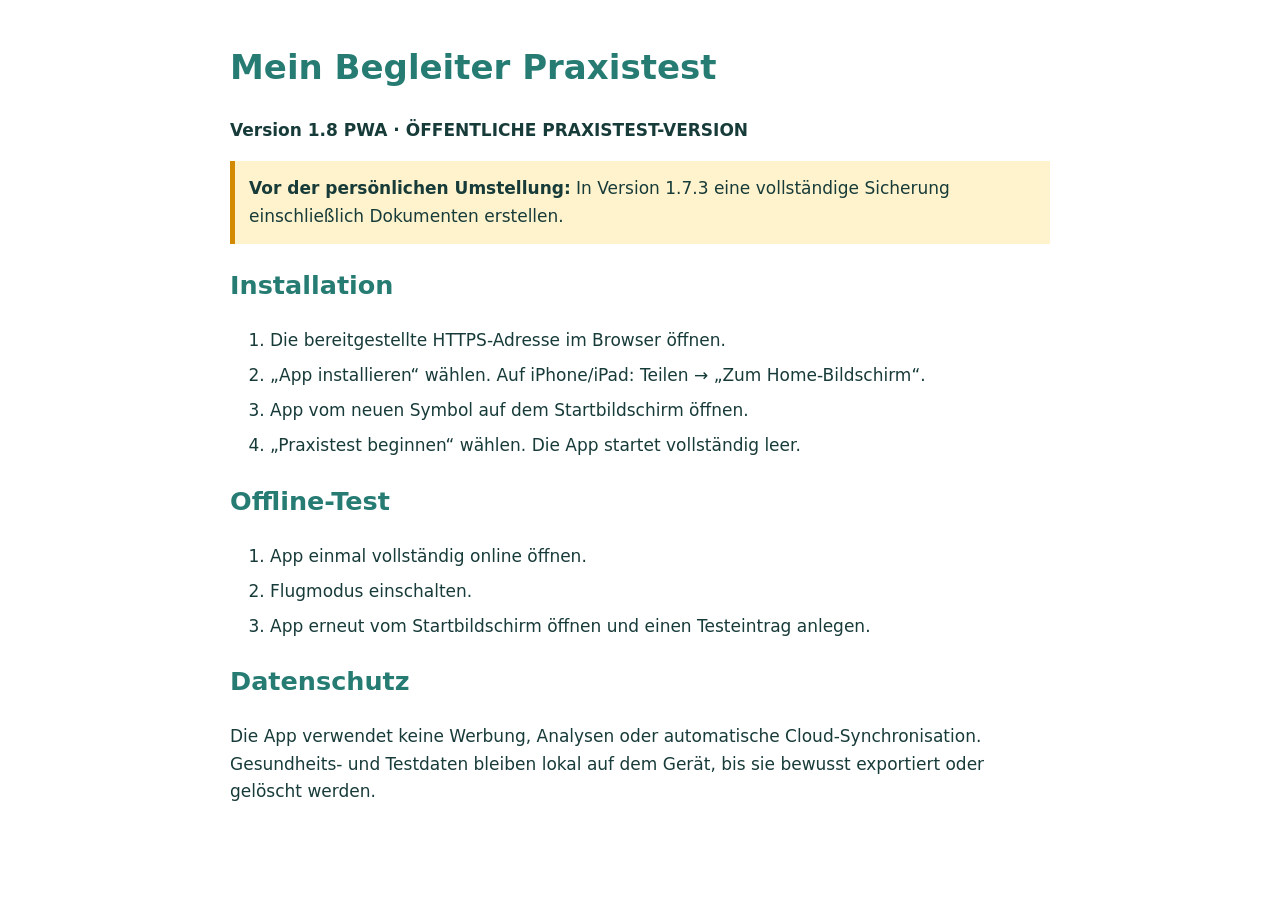
==== INSTALLATIONSANLEITUNG.html @ 871fc676 "Mein Begleiter 1.8 Praxistest bereitstellen" ====
<!doctype html><html lang="de"><head><meta charset="utf-8"><title>Installationsanleitung – Mein Begleiter Praxistest</title><style>body{max-width:820px;margin:40px auto;padding:0 24px;font:17px/1.6 system-ui;color:#173b39}h1,h2{color:#267c73}.hinweis{background:#fff3cd;border-left:5px solid #d28a00;padding:14px}li{margin:.5rem 0}</style></head><body><h1>Mein Begleiter Praxistest</h1><p><strong>Version 1.8 PWA · ÖFFENTLICHE PRAXISTEST-VERSION</strong></p><div class="hinweis"><strong>Vor der persönlichen Umstellung:</strong> In Version 1.7.3 eine vollständige Sicherung einschließlich Dokumenten erstellen.</div><h2>Installation</h2><ol><li>Die bereitgestellte HTTPS-Adresse im Browser öffnen.</li><li>„App installieren“ wählen. Auf iPhone/iPad: Teilen → „Zum Home-Bildschirm“.</li><li>App vom neuen Symbol auf dem Startbildschirm öffnen.</li><li>„Praxistest beginnen“ wählen. Die App startet vollständig leer.</li></ol><h2>Offline-Test</h2><ol><li>App einmal vollständig online öffnen.</li><li>Flugmodus einschalten.</li><li>App erneut vom Startbildschirm öffnen und einen Testeintrag anlegen.</li></ol><h2>Datenschutz</h2><p>Die App verwendet keine Werbung, Analysen oder automatische Cloud-Synchronisation. Gesundheits- und Testdaten bleiben lokal auf dem Gerät, bis sie bewusst exportiert oder gelöscht werden.</p></body></html>
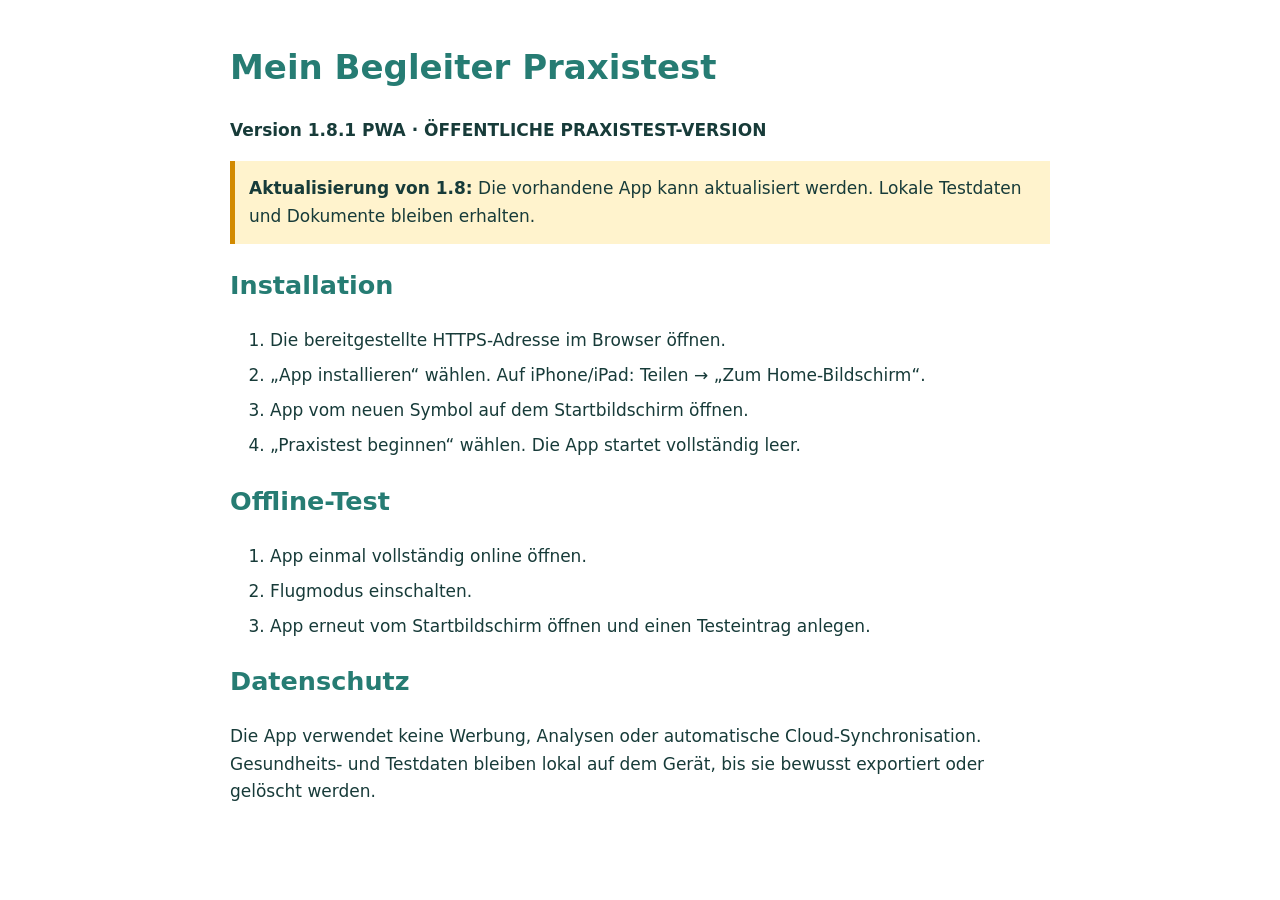
==== commit edf5bb95: "Mein Begleiter 1.8.1 – mobile Korrektur" ====
--- a/INSTALLATIONSANLEITUNG.html
+++ b/INSTALLATIONSANLEITUNG.html
@@ -1 +1 @@
-<!doctype html><html lang="de"><head><meta charset="utf-8"><title>Installationsanleitung – Mein Begleiter Praxistest</title><style>body{max-width:820px;margin:40px auto;padding:0 24px;font:17px/1.6 system-ui;color:#173b39}h1,h2{color:#267c73}.hinweis{background:#fff3cd;border-left:5px solid #d28a00;padding:14px}li{margin:.5rem 0}</style></head><body><h1>Mein Begleiter Praxistest</h1><p><strong>Version 1.8 PWA · ÖFFENTLICHE PRAXISTEST-VERSION</strong></p><div class="hinweis"><strong>Vor der persönlichen Umstellung:</strong> In Version 1.7.3 eine vollständige Sicherung einschließlich Dokumenten erstellen.</div><h2>Installation</h2><ol><li>Die bereitgestellte HTTPS-Adresse im Browser öffnen.</li><li>„App installieren“ wählen. Auf iPhone/iPad: Teilen → „Zum Home-Bildschirm“.</li><li>App vom neuen Symbol auf dem Startbildschirm öffnen.</li><li>„Praxistest beginnen“ wählen. Die App startet vollständig leer.</li></ol><h2>Offline-Test</h2><ol><li>App einmal vollständig online öffnen.</li><li>Flugmodus einschalten.</li><li>App erneut vom Startbildschirm öffnen und einen Testeintrag anlegen.</li></ol><h2>Datenschutz</h2><p>Die App verwendet keine Werbung, Analysen oder automatische Cloud-Synchronisation. Gesundheits- und Testdaten bleiben lokal auf dem Gerät, bis sie bewusst exportiert oder gelöscht werden.</p></body></html>+<!doctype html><html lang="de"><head><meta charset="utf-8"><title>Installationsanleitung – Mein Begleiter Praxistest</title><style>body{max-width:820px;margin:40px auto;padding:0 24px;font:17px/1.6 system-ui;color:#173b39}h1,h2{color:#267c73}.hinweis{background:#fff3cd;border-left:5px solid #d28a00;padding:14px}li{margin:.5rem 0}</style></head><body><h1>Mein Begleiter Praxistest</h1><p><strong>Version 1.8.1 PWA · ÖFFENTLICHE PRAXISTEST-VERSION</strong></p><div class="hinweis"><strong>Aktualisierung von 1.8:</strong> Die vorhandene App kann aktualisiert werden. Lokale Testdaten und Dokumente bleiben erhalten.</div><h2>Installation</h2><ol><li>Die bereitgestellte HTTPS-Adresse im Browser öffnen.</li><li>„App installieren“ wählen. Auf iPhone/iPad: Teilen → „Zum Home-Bildschirm“.</li><li>App vom neuen Symbol auf dem Startbildschirm öffnen.</li><li>„Praxistest beginnen“ wählen. Die App startet vollständig leer.</li></ol><h2>Offline-Test</h2><ol><li>App einmal vollständig online öffnen.</li><li>Flugmodus einschalten.</li><li>App erneut vom Startbildschirm öffnen und einen Testeintrag anlegen.</li></ol><h2>Datenschutz</h2><p>Die App verwendet keine Werbung, Analysen oder automatische Cloud-Synchronisation. Gesundheits- und Testdaten bleiben lokal auf dem Gerät, bis sie bewusst exportiert oder gelöscht werden.</p></body></html>
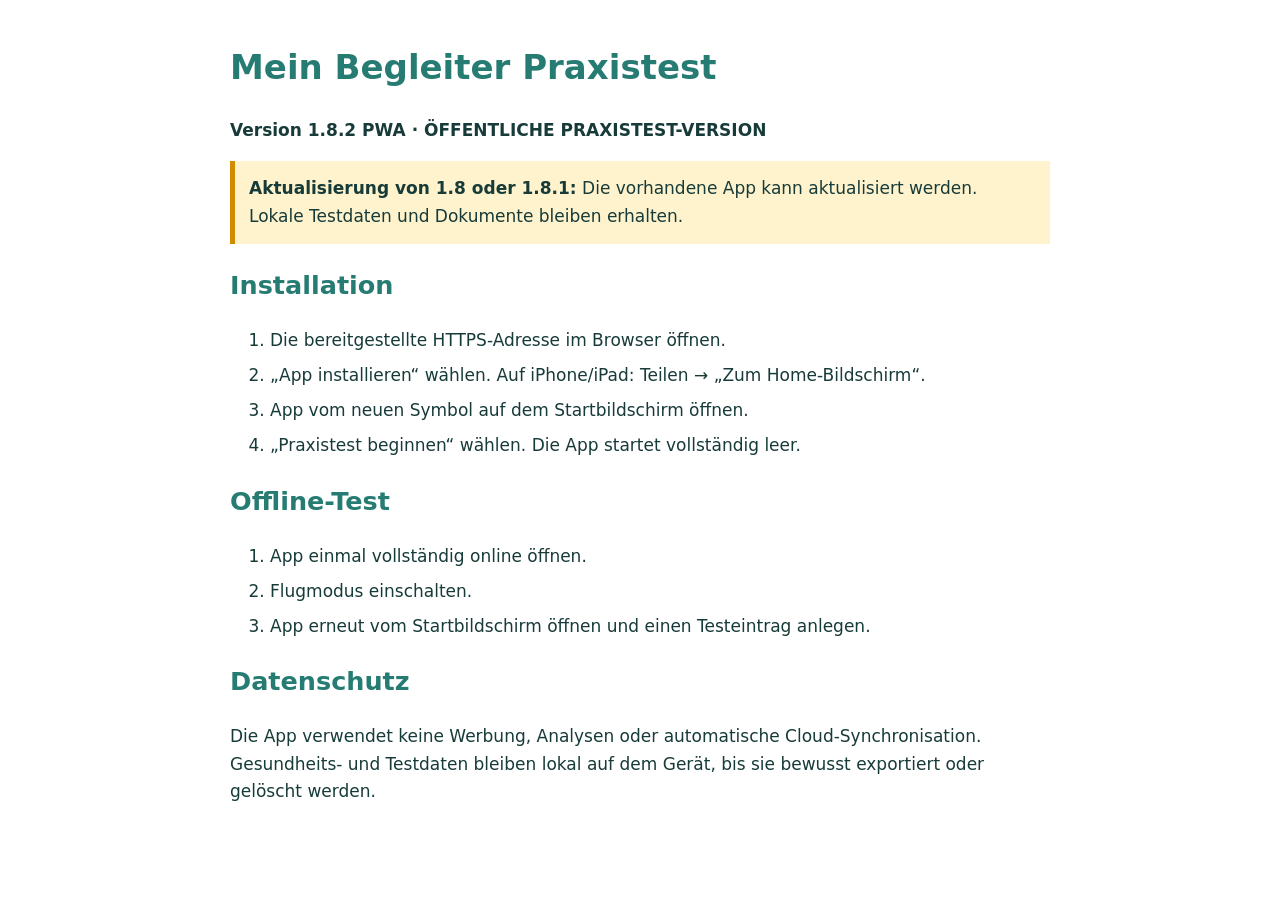
==== commit 6519c9c8: "Add files via upload" ====
--- a/INSTALLATIONSANLEITUNG.html
+++ b/INSTALLATIONSANLEITUNG.html
@@ -1 +1,8 @@
-<!doctype html><html lang="de"><head><meta charset="utf-8"><title>Installationsanleitung – Mein Begleiter Praxistest</title><style>body{max-width:820px;margin:40px auto;padding:0 24px;font:17px/1.6 system-ui;color:#173b39}h1,h2{color:#267c73}.hinweis{background:#fff3cd;border-left:5px solid #d28a00;padding:14px}li{margin:.5rem 0}</style></head><body><h1>Mein Begleiter Praxistest</h1><p><strong>Version 1.8.1 PWA · ÖFFENTLICHE PRAXISTEST-VERSION</strong></p><div class="hinweis"><strong>Aktualisierung von 1.8:</strong> Die vorhandene App kann aktualisiert werden. Lokale Testdaten und Dokumente bleiben erhalten.</div><h2>Installation</h2><ol><li>Die bereitgestellte HTTPS-Adresse im Browser öffnen.</li><li>„App installieren“ wählen. Auf iPhone/iPad: Teilen → „Zum Home-Bildschirm“.</li><li>App vom neuen Symbol auf dem Startbildschirm öffnen.</li><li>„Praxistest beginnen“ wählen. Die App startet vollständig leer.</li></ol><h2>Offline-Test</h2><ol><li>App einmal vollständig online öffnen.</li><li>Flugmodus einschalten.</li><li>App erneut vom Startbildschirm öffnen und einen Testeintrag anlegen.</li></ol><h2>Datenschutz</h2><p>Die App verwendet keine Werbung, Analysen oder automatische Cloud-Synchronisation. Gesundheits- und Testdaten bleiben lokal auf dem Gerät, bis sie bewusst exportiert oder gelöscht werden.</p></body></html>
+<!doctype html>
+<html lang="de"><head><meta charset="utf-8"><meta name="viewport" content="width=device-width,initial-scale=1"><title>Installationsanleitung – Mein Begleiter Praxistest</title><style>body{max-width:820px;margin:40px auto;padding:0 24px;font:17px/1.6 system-ui;color:#173b39}h1,h2{color:#267c73}.hinweis{background:#fff3cd;border-left:5px solid #d28a00;padding:14px}li{margin:.5rem 0}</style></head><body>
+<h1>Mein Begleiter Praxistest</h1><p><strong>Version 1.8.2 PWA · ÖFFENTLICHE PRAXISTEST-VERSION</strong></p>
+<div class="hinweis"><strong>Aktualisierung von 1.8 oder 1.8.1:</strong> Die vorhandene App kann aktualisiert werden. Lokale Testdaten und Dokumente bleiben erhalten.</div>
+<h2>Installation</h2><ol><li>Die bereitgestellte HTTPS-Adresse im Browser öffnen.</li><li>„App installieren“ wählen. Auf iPhone/iPad: Teilen → „Zum Home-Bildschirm“.</li><li>App vom neuen Symbol auf dem Startbildschirm öffnen.</li><li>„Praxistest beginnen“ wählen. Die App startet vollständig leer.</li></ol>
+<h2>Offline-Test</h2><ol><li>App einmal vollständig online öffnen.</li><li>Flugmodus einschalten.</li><li>App erneut vom Startbildschirm öffnen und einen Testeintrag anlegen.</li></ol>
+<h2>Datenschutz</h2><p>Die App verwendet keine Werbung, Analysen oder automatische Cloud-Synchronisation. Gesundheits- und Testdaten bleiben lokal auf dem Gerät, bis sie bewusst exportiert oder gelöscht werden.</p>
+</body></html>
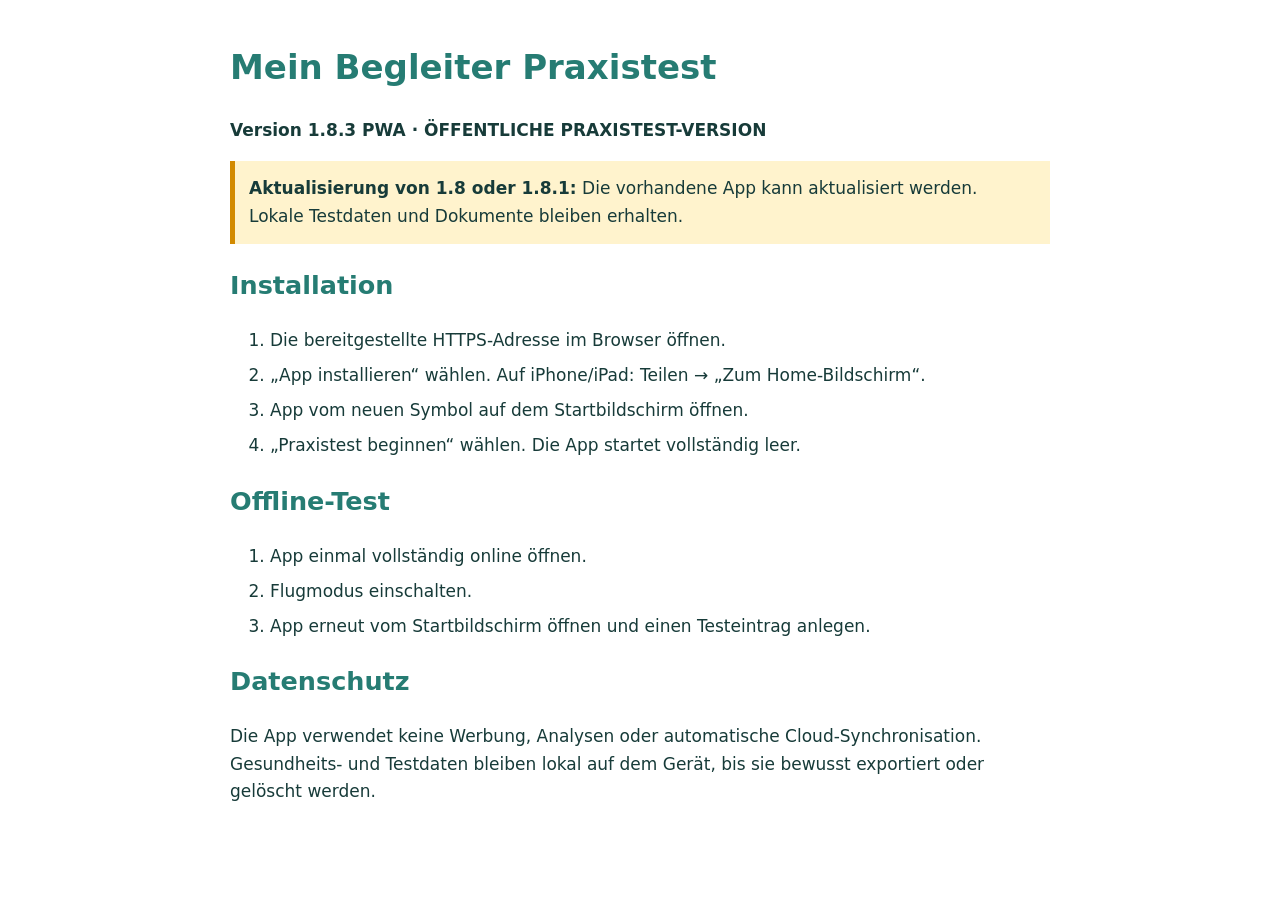
==== commit 0dccd9f5: "Add files via upload" ====
--- a/INSTALLATIONSANLEITUNG.html
+++ b/INSTALLATIONSANLEITUNG.html
@@ -1,6 +1,6 @@
 <!doctype html>
 <html lang="de"><head><meta charset="utf-8"><meta name="viewport" content="width=device-width,initial-scale=1"><title>Installationsanleitung – Mein Begleiter Praxistest</title><style>body{max-width:820px;margin:40px auto;padding:0 24px;font:17px/1.6 system-ui;color:#173b39}h1,h2{color:#267c73}.hinweis{background:#fff3cd;border-left:5px solid #d28a00;padding:14px}li{margin:.5rem 0}</style></head><body>
-<h1>Mein Begleiter Praxistest</h1><p><strong>Version 1.8.2 PWA · ÖFFENTLICHE PRAXISTEST-VERSION</strong></p>
+<h1>Mein Begleiter Praxistest</h1><p><strong>Version 1.8.3 PWA · ÖFFENTLICHE PRAXISTEST-VERSION</strong></p>
 <div class="hinweis"><strong>Aktualisierung von 1.8 oder 1.8.1:</strong> Die vorhandene App kann aktualisiert werden. Lokale Testdaten und Dokumente bleiben erhalten.</div>
 <h2>Installation</h2><ol><li>Die bereitgestellte HTTPS-Adresse im Browser öffnen.</li><li>„App installieren“ wählen. Auf iPhone/iPad: Teilen → „Zum Home-Bildschirm“.</li><li>App vom neuen Symbol auf dem Startbildschirm öffnen.</li><li>„Praxistest beginnen“ wählen. Die App startet vollständig leer.</li></ol>
 <h2>Offline-Test</h2><ol><li>App einmal vollständig online öffnen.</li><li>Flugmodus einschalten.</li><li>App erneut vom Startbildschirm öffnen und einen Testeintrag anlegen.</li></ol>
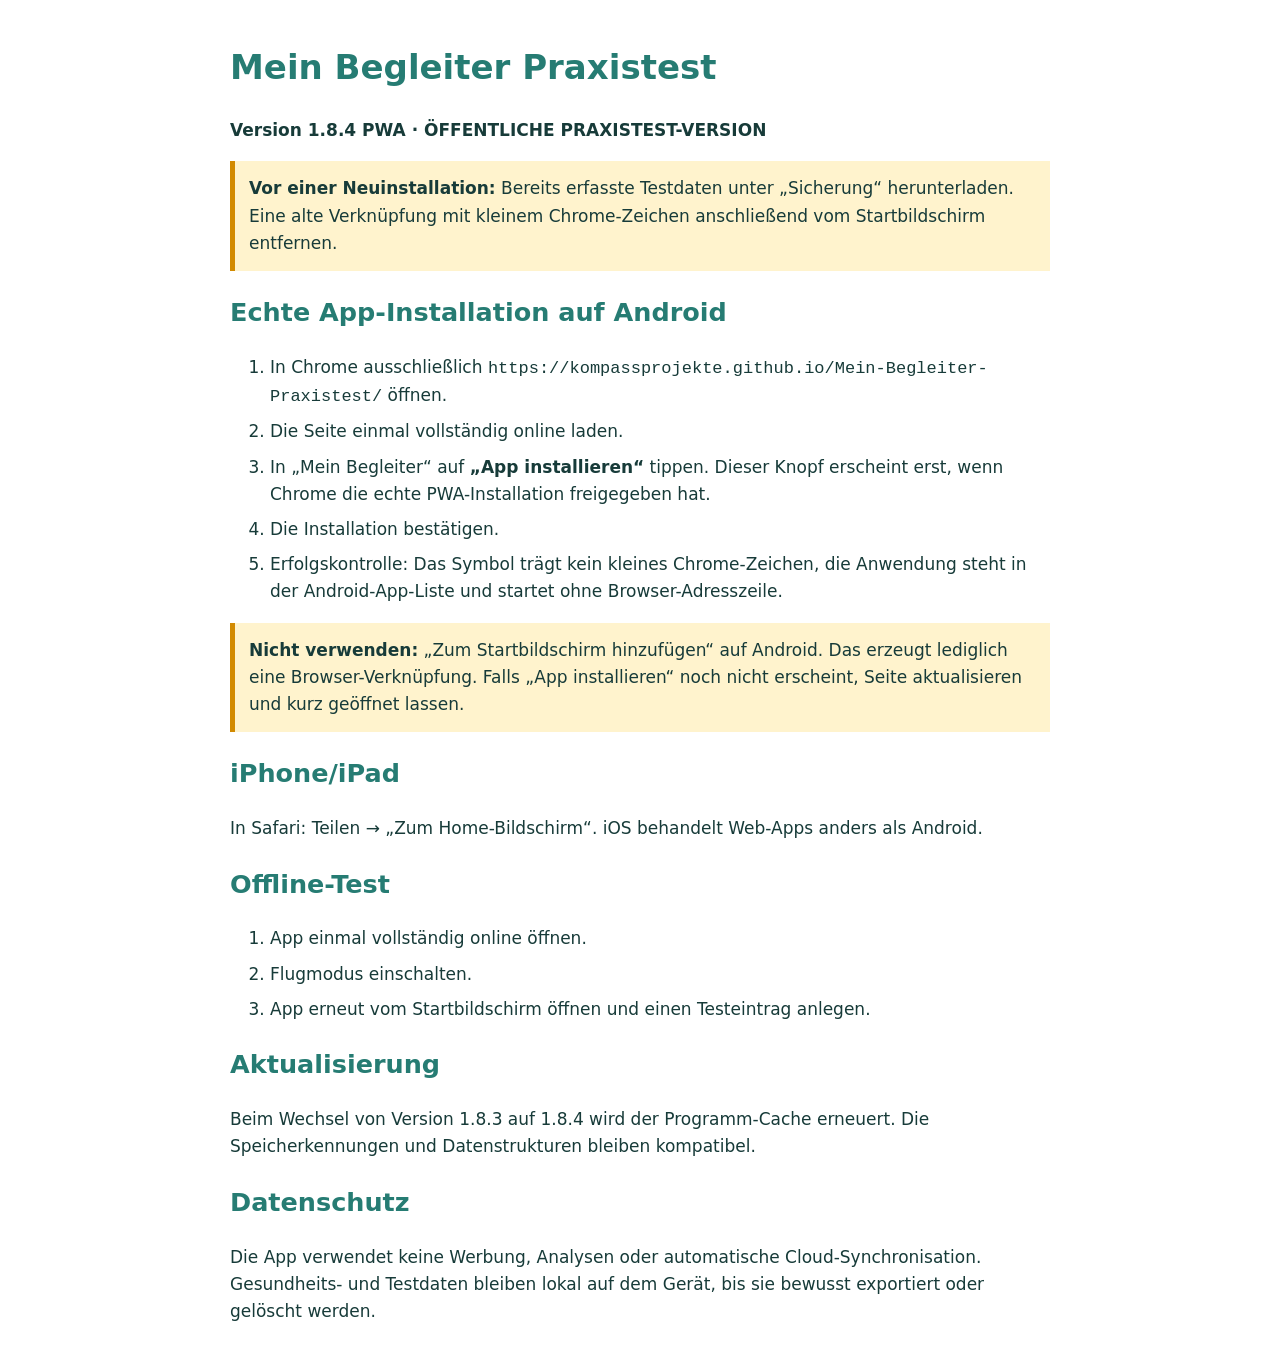
==== commit 8fe60120: "Add files via upload" ====
--- a/INSTALLATIONSANLEITUNG.html
+++ b/INSTALLATIONSANLEITUNG.html
@@ -1,8 +1,10 @@
 <!doctype html>
 <html lang="de"><head><meta charset="utf-8"><meta name="viewport" content="width=device-width,initial-scale=1"><title>Installationsanleitung – Mein Begleiter Praxistest</title><style>body{max-width:820px;margin:40px auto;padding:0 24px;font:17px/1.6 system-ui;color:#173b39}h1,h2{color:#267c73}.hinweis{background:#fff3cd;border-left:5px solid #d28a00;padding:14px}li{margin:.5rem 0}</style></head><body>
-<h1>Mein Begleiter Praxistest</h1><p><strong>Version 1.8.3 PWA · ÖFFENTLICHE PRAXISTEST-VERSION</strong></p>
-<div class="hinweis"><strong>Aktualisierung von 1.8 oder 1.8.1:</strong> Die vorhandene App kann aktualisiert werden. Lokale Testdaten und Dokumente bleiben erhalten.</div>
-<h2>Installation</h2><ol><li>Die bereitgestellte HTTPS-Adresse im Browser öffnen.</li><li>„App installieren“ wählen. Auf iPhone/iPad: Teilen → „Zum Home-Bildschirm“.</li><li>App vom neuen Symbol auf dem Startbildschirm öffnen.</li><li>„Praxistest beginnen“ wählen. Die App startet vollständig leer.</li></ol>
+<h1>Mein Begleiter Praxistest</h1><p><strong>Version 1.8.4 PWA · ÖFFENTLICHE PRAXISTEST-VERSION</strong></p>
+<div class="hinweis"><strong>Vor einer Neuinstallation:</strong> Bereits erfasste Testdaten unter „Sicherung“ herunterladen. Eine alte Verknüpfung mit kleinem Chrome-Zeichen anschließend vom Startbildschirm entfernen.</div>
+<h2>Echte App-Installation auf Android</h2><ol><li>In Chrome ausschließlich <code>https://kompassprojekte.github.io/Mein-Begleiter-Praxistest/</code> öffnen.</li><li>Die Seite einmal vollständig online laden.</li><li>In „Mein Begleiter“ auf <strong>„App installieren“</strong> tippen. Dieser Knopf erscheint erst, wenn Chrome die echte PWA-Installation freigegeben hat.</li><li>Die Installation bestätigen.</li><li>Erfolgskontrolle: Das Symbol trägt kein kleines Chrome-Zeichen, die Anwendung steht in der Android-App-Liste und startet ohne Browser-Adresszeile.</li></ol>
+<div class="hinweis"><strong>Nicht verwenden:</strong> „Zum Startbildschirm hinzufügen“ auf Android. Das erzeugt lediglich eine Browser-Verknüpfung. Falls „App installieren“ noch nicht erscheint, Seite aktualisieren und kurz geöffnet lassen.</div>
+<h2>iPhone/iPad</h2><p>In Safari: Teilen → „Zum Home-Bildschirm“. iOS behandelt Web-Apps anders als Android.</p>
 <h2>Offline-Test</h2><ol><li>App einmal vollständig online öffnen.</li><li>Flugmodus einschalten.</li><li>App erneut vom Startbildschirm öffnen und einen Testeintrag anlegen.</li></ol>
-<h2>Datenschutz</h2><p>Die App verwendet keine Werbung, Analysen oder automatische Cloud-Synchronisation. Gesundheits- und Testdaten bleiben lokal auf dem Gerät, bis sie bewusst exportiert oder gelöscht werden.</p>
+<h2>Aktualisierung</h2><p>Beim Wechsel von Version 1.8.3 auf 1.8.4 wird der Programm-Cache erneuert. Die Speicherkennungen und Datenstrukturen bleiben kompatibel.</p><h2>Datenschutz</h2><p>Die App verwendet keine Werbung, Analysen oder automatische Cloud-Synchronisation. Gesundheits- und Testdaten bleiben lokal auf dem Gerät, bis sie bewusst exportiert oder gelöscht werden.</p>
 </body></html>
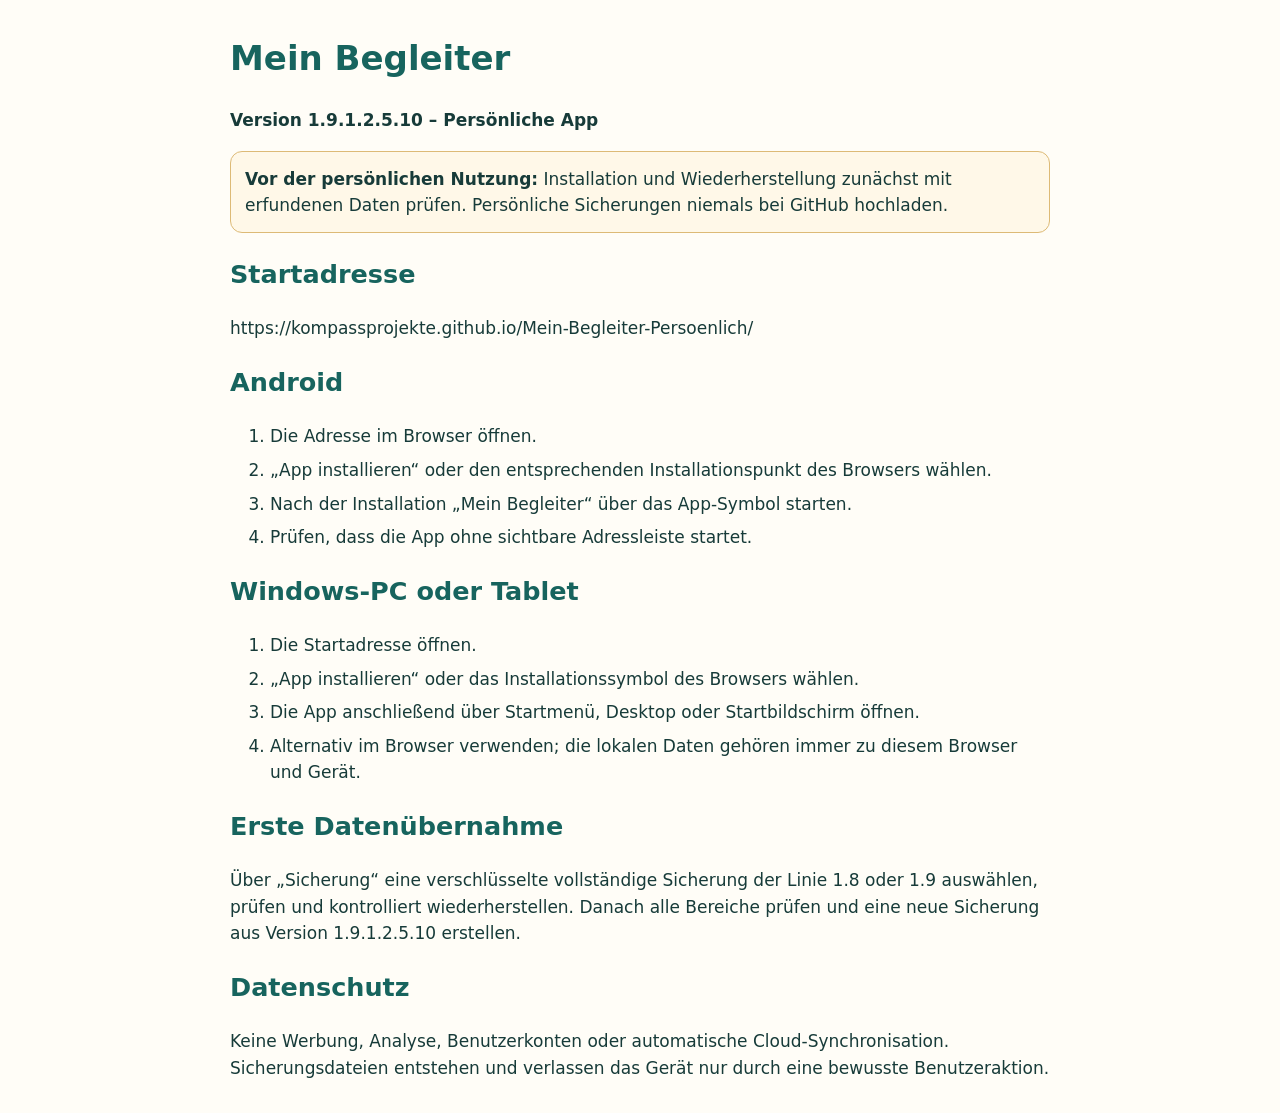
==== commit ff5804ce: "Add files via upload" ====
--- a/INSTALLATIONSANLEITUNG.html
+++ b/INSTALLATIONSANLEITUNG.html
@@ -1,10 +1,11 @@
 <!doctype html>
-<html lang="de"><head><meta charset="utf-8"><meta name="viewport" content="width=device-width,initial-scale=1"><title>Installationsanleitung – Mein Begleiter Praxistest</title><style>body{max-width:820px;margin:40px auto;padding:0 24px;font:17px/1.6 system-ui;color:#173b39}h1,h2{color:#267c73}.hinweis{background:#fff3cd;border-left:5px solid #d28a00;padding:14px}li{margin:.5rem 0}</style></head><body>
-<h1>Mein Begleiter Praxistest</h1><p><strong>Version 1.8.4 PWA · ÖFFENTLICHE PRAXISTEST-VERSION</strong></p>
-<div class="hinweis"><strong>Vor einer Neuinstallation:</strong> Bereits erfasste Testdaten unter „Sicherung“ herunterladen. Eine alte Verknüpfung mit kleinem Chrome-Zeichen anschließend vom Startbildschirm entfernen.</div>
-<h2>Echte App-Installation auf Android</h2><ol><li>In Chrome ausschließlich <code>https://kompassprojekte.github.io/Mein-Begleiter-Praxistest/</code> öffnen.</li><li>Die Seite einmal vollständig online laden.</li><li>In „Mein Begleiter“ auf <strong>„App installieren“</strong> tippen. Dieser Knopf erscheint erst, wenn Chrome die echte PWA-Installation freigegeben hat.</li><li>Die Installation bestätigen.</li><li>Erfolgskontrolle: Das Symbol trägt kein kleines Chrome-Zeichen, die Anwendung steht in der Android-App-Liste und startet ohne Browser-Adresszeile.</li></ol>
-<div class="hinweis"><strong>Nicht verwenden:</strong> „Zum Startbildschirm hinzufügen“ auf Android. Das erzeugt lediglich eine Browser-Verknüpfung. Falls „App installieren“ noch nicht erscheint, Seite aktualisieren und kurz geöffnet lassen.</div>
-<h2>iPhone/iPad</h2><p>In Safari: Teilen → „Zum Home-Bildschirm“. iOS behandelt Web-Apps anders als Android.</p>
-<h2>Offline-Test</h2><ol><li>App einmal vollständig online öffnen.</li><li>Flugmodus einschalten.</li><li>App erneut vom Startbildschirm öffnen und einen Testeintrag anlegen.</li></ol>
-<h2>Aktualisierung</h2><p>Beim Wechsel von Version 1.8.3 auf 1.8.4 wird der Programm-Cache erneuert. Die Speicherkennungen und Datenstrukturen bleiben kompatibel.</p><h2>Datenschutz</h2><p>Die App verwendet keine Werbung, Analysen oder automatische Cloud-Synchronisation. Gesundheits- und Testdaten bleiben lokal auf dem Gerät, bis sie bewusst exportiert oder gelöscht werden.</p>
-</body></html>
+<html lang="de"><head><meta charset="utf-8"><meta name="viewport" content="width=device-width,initial-scale=1">
+<title>Installation – Mein Begleiter 1.9.1.2.5.10</title>
+<style>body{max-width:820px;margin:32px auto;padding:0 22px;font:17px/1.55 system-ui;color:#173b39;background:#fffdf7}h1,h2{color:#17645e}.box{padding:14px;border:1px solid #9fc8bd;border-radius:12px;background:#eef8f4}.warn{background:#fff8e8;border-color:#ddba76}li{margin:.45rem 0}</style></head>
+<body><h1>Mein Begleiter</h1><p><strong>Version 1.9.1.2.5.10 – Persönliche App</strong></p>
+<div class="box warn"><strong>Vor der persönlichen Nutzung:</strong> Installation und Wiederherstellung zunächst mit erfundenen Daten prüfen. Persönliche Sicherungen niemals bei GitHub hochladen.</div>
+<h2>Startadresse</h2><p>https://kompassprojekte.github.io/Mein-Begleiter-Persoenlich/</p>
+<h2>Android</h2><ol><li>Die Adresse im Browser öffnen.</li><li>„App installieren“ oder den entsprechenden Installationspunkt des Browsers wählen.</li><li>Nach der Installation „Mein Begleiter“ über das App-Symbol starten.</li><li>Prüfen, dass die App ohne sichtbare Adressleiste startet.</li></ol>
+<h2>Windows-PC oder Tablet</h2><ol><li>Die Startadresse öffnen.</li><li>„App installieren“ oder das Installationssymbol des Browsers wählen.</li><li>Die App anschließend über Startmenü, Desktop oder Startbildschirm öffnen.</li><li>Alternativ im Browser verwenden; die lokalen Daten gehören immer zu diesem Browser und Gerät.</li></ol>
+<h2>Erste Datenübernahme</h2><p>Über „Sicherung“ eine verschlüsselte vollständige Sicherung der Linie 1.8 oder 1.9 auswählen, prüfen und kontrolliert wiederherstellen. Danach alle Bereiche prüfen und eine neue Sicherung aus Version 1.9.1.2.5.10 erstellen.</p>
+<h2>Datenschutz</h2><p>Keine Werbung, Analyse, Benutzerkonten oder automatische Cloud-Synchronisation. Sicherungsdateien entstehen und verlassen das Gerät nur durch eine bewusste Benutzeraktion.</p></body></html>
